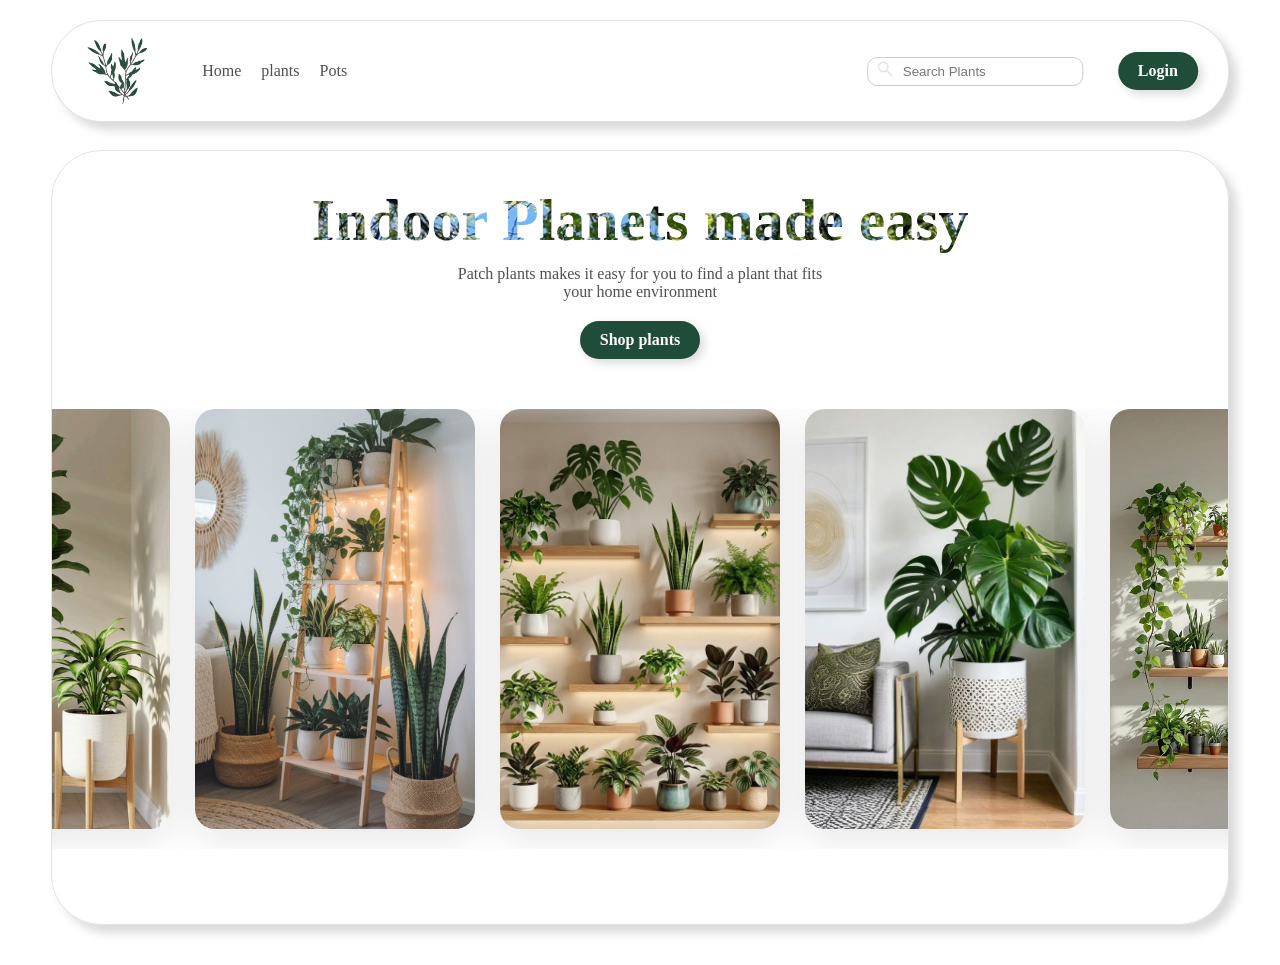
==== index.html @ 7fd41ae6 "Adding & styling img section" ====
<!DOCTYPE html>
<html lang="en">

<head>
    <meta charset="UTF-8">
    <meta name="viewport" content="width=device-width, initial-scale=1.0">
    <meta name="description"
        content="Planet Shop is your go-to destination for beautiful indoor and outdoor plants. Discover a wide collection of decorative plants, gardening essentials, and eco-friendly products to bring life and freshness to your space.">
    <meta name="keywords"
        content="plants, plant shop, indoor plants, outdoor plants, decorative plants, house plants, gardening, plant care, plant store, green plants, buy plants online, plant lovers, eco friendly, succulents, plant pots">
    <title>Greenora</title>
    <link rel="icon" type="Images/png" href="Images/logo2.png">
    <link rel="stylesheet" href="CSS/style.css">
</head>

<body>

    <header class="header" id="Home">
        <nav class="nav-bar">
            <img src="Images/Logo.png" alt="Greenora  Logo " class="logo">
            <div class="links">
                <ul class="links-list">
                    <li><a href="#Home">Home</a></li>
                    <li><a href="#plants">plants</a></li>
                    <li><a href="#pots">Pots</a></li>
                </ul>
            </div>
            <div class="actions">
                <div class="search-box">
                    <label for="search" class="visually-hidden" hidden>Search</label>
                    <input type="search" id="search" placeholder="Search Plants">
                    <span class="icon"><img src="Images/search icon .png" alt="Search icon"></span>
                </div>
                <a href="login.html" class="login-btn">Login</a>
            </div>
        </nav>
    </header>

    <section class="main-section">
        <main class="text">
            <h1 class="h">Indoor Planets made easy</h1>
            <p class="p">Patch plants makes it easy for you to find a plant that fits <br>your home environment</p>
            <a href="#" class="shop-btn">Shop plants</a>
        </main>

        <div class="gallery-container">
            <div class="image-gallery">
                <span style="--i:1;" class="gallery-item"><img src="Images/planet dec.jpg" alt="Plant 1"></span>
                <span style="--i:2;" class="gallery-item"><img src="Images/planet decour.jpg" alt="Plant 2"></span>
                <span style="--i:3;" class="gallery-item"><img src="Images/planet shelf.jpg" alt="Plant 3"></span>
                <span style="--i:4;" class="gallery-item"><img src="Images/plants decouration.jpg" alt="Plant 4"></span>
                <span style="--i:5;" class="gallery-item"><img src="Images/self's planets.jpg" alt="Plant 5"></span>
            </div>
        </div>
        <div class="scroll-dots" id="dots"></div>
        <div class="curve-bottom"></div>
    </section>
</body>

</html>
---- CSS/style.css ----
* {
    margin: 0;
    padding: 0;
    box-sizing: border-box;
}

a {
    text-decoration: none;
}

ul {
    list-style: none;
}

header {
    color: #1e1e1e;
    border: 1px solid #4f4f4f2a;
    position: fixed;
    width: 92%;
    top: 20px;
    left: 50%;
    transform: translateX(-50%);
    padding: 15px 30px;
    border-radius: 50px;
    box-shadow: 8px 8px 10px rgba(105, 103, 103, 0.244);
    z-index: 1000;
    background-color: white;
}

.nav-bar {
    display: flex;
    align-items: center;
    justify-content: flex-start;
    width: 100%;
    gap: 30px;
}

.links .links-list {
    display: flex;
    gap: 20px;
}


.logo {
    width: 70px;
    height: auto;
    margin-right: 20px;
}

.search-box {
    position: relative;
}

.search-box input {
    padding: 6px 10px 6px 35px;
    border-radius: 10px;
    border: 1px solid #ccc;
    margin-right: 20px;
}

.search-box input:focus {
    border: 2px solid #1f4d3a;
    box-shadow: 0 0 6px rgba(31, 77, 58, 0.4);
    outline: none;
}

.search-box .icon {
    position: absolute;
    left: 10px;
    top: 50%;
    transform: translateY(-50%);
}

.search-box .icon img {
    width: 16px;
    opacity: 0.6;
}

.actions {
    margin-left: auto;
    display: flex;
    align-items: center;
    gap: 15px;
}

.login-btn,
.shop-btn {
    display: inline-block;
    color: white;
    background-color: #1f4d3a;
    font-weight: bold;
    border-radius: 20px;
    padding: 10px 20px;
    box-shadow: 4px 4px 10px rgba(105, 103, 103, 0.244);
    transition: 0.3s;
    cursor: pointer;
}

.actions .login-btn:hover,
.shop-btn:hover {
    background-color: #163a2b;
    transform: translateY(-2px);
}

.links .links-list li a {
    color: #4f4f4f;
    transition: 0.3s;
}

.links .links-list li a:hover {
    color: #1f4d3a;
}

.main-section {
    margin: 150px auto 40px;
    padding: 40px;
    display: grid;
    align-items: center;
    width: 92%;
    margin-left: auto;
    margin-right: auto;
    justify-items: center;
    text-align: center;
    color: #1e1e1e;
    border: 1px solid #4f4f4f2a;
    padding: 15px 30px;
    gap: 40px;
    border-radius: 50px;
    box-shadow: 8px 8px 10px rgba(105, 103, 103, 0.244);
    overflow: hidden;
}

.main-section .text {
    margin: 20px;
}

.main-section .text .h {
    margin-bottom: 10px;
}

.main-section .text .p {
    margin-bottom: 20px;
    color: #4f4f4f;
}

.h {
    background-image: url("../Images/d1222c9626abf91eb22498aa2227ac25\ \(1\).jpg");
    background-size: cover;
    background-position: center;
    -webkit-background-clip: text;
    background-clip: text;
    -webkit-text-fill-color: transparent;
    color: transparent;
    font-size: 60px;
    font-weight: bold;
}


.gallery-container {
    position: relative;
    padding: 20px 0 20px;
    overflow: hidden;
    margin-top: -30px;
}

.image-gallery {
    display: flex;
    gap: 25px;
    padding: 0 20px;
    overflow-x: auto;
    scroll-snap-type: x mandatory;
    scrollbar-width: none;
    -ms-overflow-style: none;
    padding-bottom: 20px;
}

.gallery-wrapper::-webkit-scrollbar {
    display: none;
}

.gallery-item {
    flex: 0 0 auto;
    width: 280px;
    height: 420px;
    border-radius: 20px;
    overflow: hidden;
    scroll-snap-align: center;
    position: relative;
    box-shadow: 0 10px 40px rgba(0, 0, 0, 0.1);
    transition: transform 0.4s, box-shadow 0.4s;
    
}

.gallery-item:hover {
    transform: translateY(-10px) scale(1.02);
    box-shadow: 0 20px 50px rgba(0, 0, 0, 0.15);
}

.gallery-item img {
    width: 100%;
    height: 100%;
    object-fit: cover;
    transition: transform 0.6s;
}

.gallery-item:hover img {
    transform: scale(1.1);
}

.curve-top,
.curve-bottom {
    position: absolute;
    left: 0;
    right: 0;
    height: auto;
    pointer-events: none;
}

.curve-top {
    top: 0;
    background: linear-gradient(to bottom, #fff, transparent);
}

.curve-bottom {
    bottom: 0;
    background: linear-gradient(to top, #fff, transparent);
}
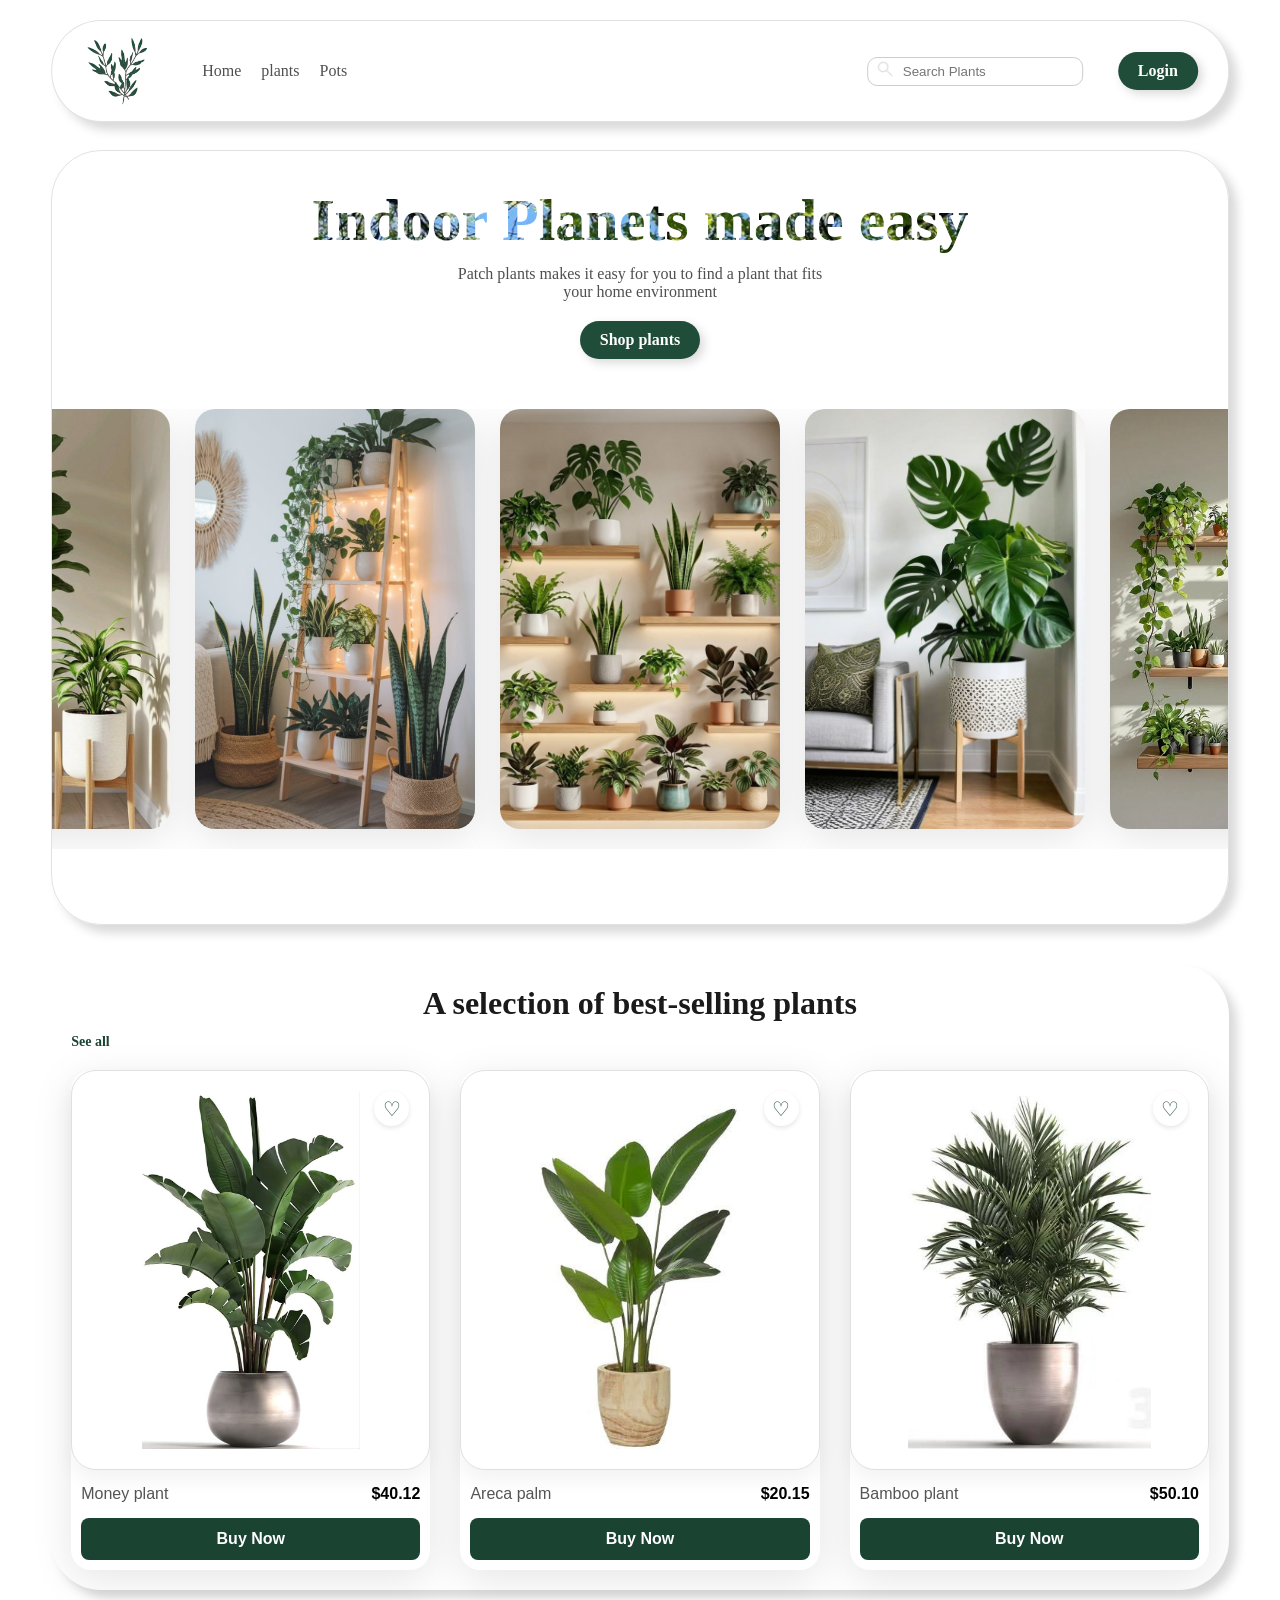
==== commit 33ee334b: "BASMALA's part" ====
--- a/index.html
+++ b/index.html
@@ -11,11 +11,14 @@
     <title>Greenora</title>
     <link rel="icon" type="Images/png" href="Images/logo2.png">
     <link rel="stylesheet" href="CSS/style.css">
+    
+
 </head>
 
 <body>
 
-    <header class="header" id="Home">
+    <header class="header" >
+        
         <nav class="nav-bar">
             <img src="Images/Logo.png" alt="Greenora  Logo " class="logo">
             <div class="links">
@@ -36,7 +39,7 @@
         </nav>
     </header>
 
-    <section class="main-section">
+    <section class="main-section"id="Home">
         <main class="text">
             <h1 class="h">Indoor Planets made easy</h1>
             <p class="p">Patch plants makes it easy for you to find a plant that fits <br>your home environment</p>
@@ -55,6 +58,61 @@
         <div class="scroll-dots" id="dots"></div>
         <div class="curve-bottom"></div>
     </section>
+    <!-- Basmala page -->
+     <div class="container"id="plants">
+    <h2 class="section-title" >A selection of best-selling plants</h2>
+    
+    <a href="all-plants.html" target="_self" class="see-all">See all</a>
+
+    <div class="swiper mySwiper">
+        <div class="swiper-wrapper">
+            
+            <div class="swiper-slide">
+                <div class="product-card">
+                    <div class="image-box">
+                        <img src="Images/download (6).jpg" alt="plant">
+                        <a href="#" class="heart-icon">♡</a>
+                    </div>
+                    <div class="info">
+                        <span>Money plant</span>
+                        <span class="price">$40.12</span>
+                    </div>
+                    <a href="#" class="buy-now">Buy Now</a>
+                </div>
+            </div>
+
+            <div class="swiper-slide">
+                <div class="product-card">
+                    <div class="image-box">
+                        <img src="Images/download (10).jpg" alt="plant">
+                        <a href="#" class="heart-icon">♡</a>
+                    </div>
+                    <div class="info">
+                        <span>Areca palm</span>
+                        <span class="price">$20.15</span>
+                    </div>
+                    <a href="#" class="buy-now">Buy Now</a>
+                </div>
+            </div>
+
+            <div class="swiper-slide">
+                <div class="product-card">
+                    <div class="image-box">
+                        <img src="Images/download (7).jpg" alt="plant">
+                        <a href="#" class="heart-icon">♡</a>
+                    </div>
+                    <div class="info">
+                        <span>Bamboo plant</span>
+                        <span class="price">$50.10</span>
+                    </div>
+                    <a href="#" class="buy-now">Buy Now</a>
+                </div>
+            </div>
+        </div>
+    </div>
+</div>
+
+
+
 </body>
-
-</html>+</html>
--- a/CSS/style.css
+++ b/CSS/style.css
@@ -224,4 +224,153 @@
 .curve-bottom {
     bottom: 0;
     background: linear-gradient(to top, #fff, transparent);
-}+}
+/* badmala page */
+ 
+
+    .container {
+       
+        margin: 40px auto; 
+        padding: 20px;
+        width: 92%;
+        border-radius: 50px;
+        box-shadow: 8px 8px 10px rgba(105, 103, 103, 0.244);
+
+
+     }
+
+    .section-title {
+        text-align: center;
+        font-size: 32px;
+        margin-bottom: 10px;
+        color: #1a1a1a;
+    }
+
+    .see-all {
+        text-decoration: none; 
+        color: #1b4332;
+        font-size: 14px;
+        font-weight: bold;
+        display: inline-block;
+        margin-bottom: 20px;
+        transition: 0.3s ease;
+    }
+
+    .see-all:hover {
+        transform: translateX(10px); 
+        color: #2d5a44;
+    }
+
+    
+    .swiper-wrapper {
+        display: grid;
+        grid-template-columns: repeat(3, 1fr); 
+        grid-gap: 30px; 
+        width: 100%;
+        box-sizing: border-box;
+    }
+
+    .swiper-slide {
+        display: block; 
+        width: 100% !important; 
+        margin: 0 !important; 
+    }
+
+    .product-card {
+        display: flex;
+        flex-direction: column;
+        height: 100%;
+        background-color:white;
+        border-radius: 20px;
+        box-shadow: 0px 10px 40px rgba(0, 0, 0, 0.1);
+
+    }
+
+    .image-box {
+        position: relative;
+        width: 100%;
+        height: 400px; 
+        background-color: #fff; 
+        border: 1px solid #e0e0e0; 
+        border-radius: 25px; 
+        box-shadow: 0 10px 20px rgba(0,0,0,0.05); 
+        overflow: hidden;
+        transition: transform 0.3s ease;
+        flex-shrink: 0; 
+    }
+
+    .image-box:hover {
+        transform: translateY(-5px); 
+    }
+
+    .image-box img {
+        width: 100%;
+        height: 100%;
+        object-fit: contain; 
+        padding: 20px; 
+    }
+
+    .heart-icon {
+        position: absolute;
+        top: 20px;
+        right: 20px;
+        background: white;
+        border-radius: 50%;
+        width: 35px;
+        height: 35px;
+        display: flex;
+        align-items: center;
+        justify-content: center;
+        box-shadow: 0 2px 5px rgba(0,0,0,0.1);
+        color: #1b4332;
+        text-decoration: none;
+        font-size: 20px;
+        z-index: 10;
+    }
+
+    .info {
+        display: flex;
+        justify-content: space-between;
+        padding: 15px 10px;
+        font-size: 16px;
+        color: #555;
+        font-family: Arial, sans-serif;
+    }
+
+    .price {
+        font-weight: bold;
+        color: #000;
+    }
+
+    .buy-now {
+        background-color: #1b4332;
+        color: white;
+        text-align: center;
+        padding: 12px;
+        text-decoration: none;
+        border-radius: 8px; 
+        font-family: Arial, sans-serif;
+        font-weight: bold;
+        transition: 0.3s;
+        margin: 0 10px 10px 10px; 
+        display: block; 
+    }
+
+    .buy-now:hover {
+        background-color: #2d5a44;
+    }
+
+    
+    @media (max-width: 768px) {
+        .swiper-wrapper {
+            grid-template-columns: repeat(2, 1fr);
+            grid-gap: 15px; 
+        }
+        .image-box {
+            height: 250px; 
+        }
+    }
+
+
+
+
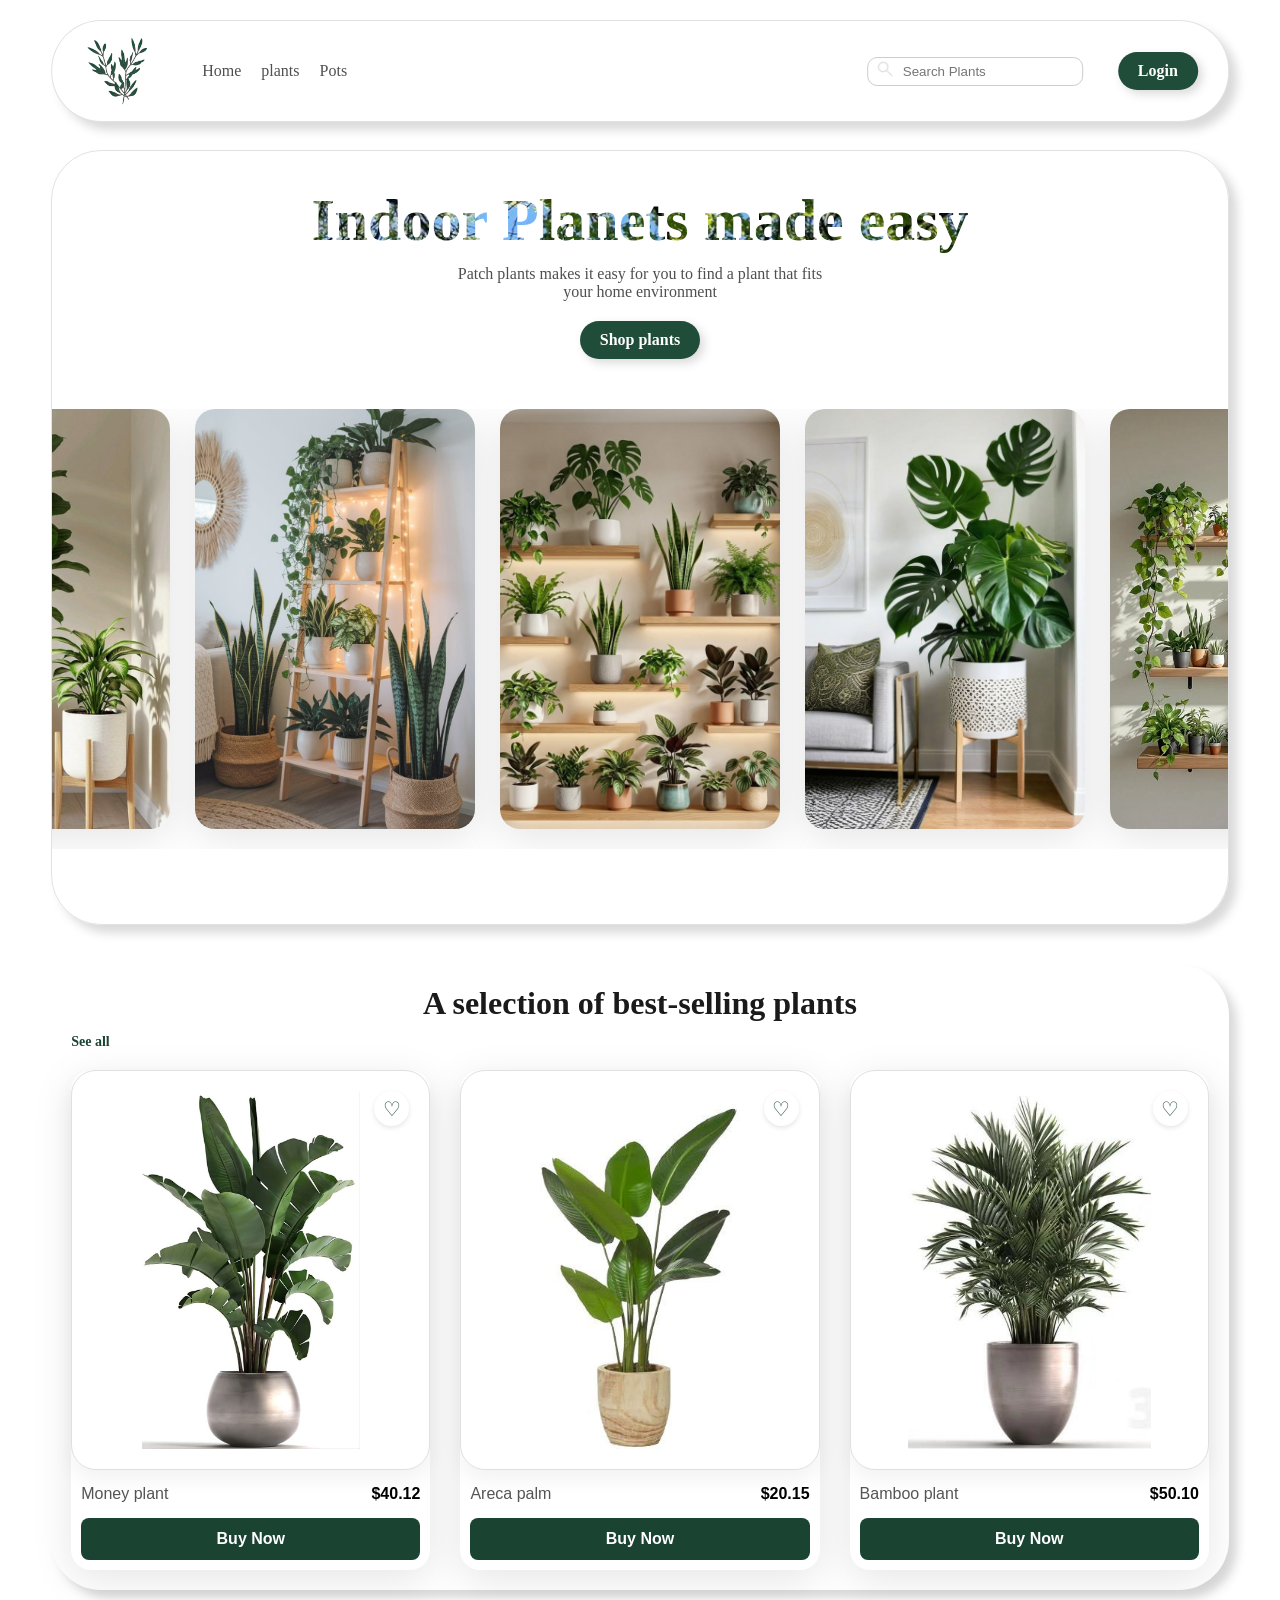
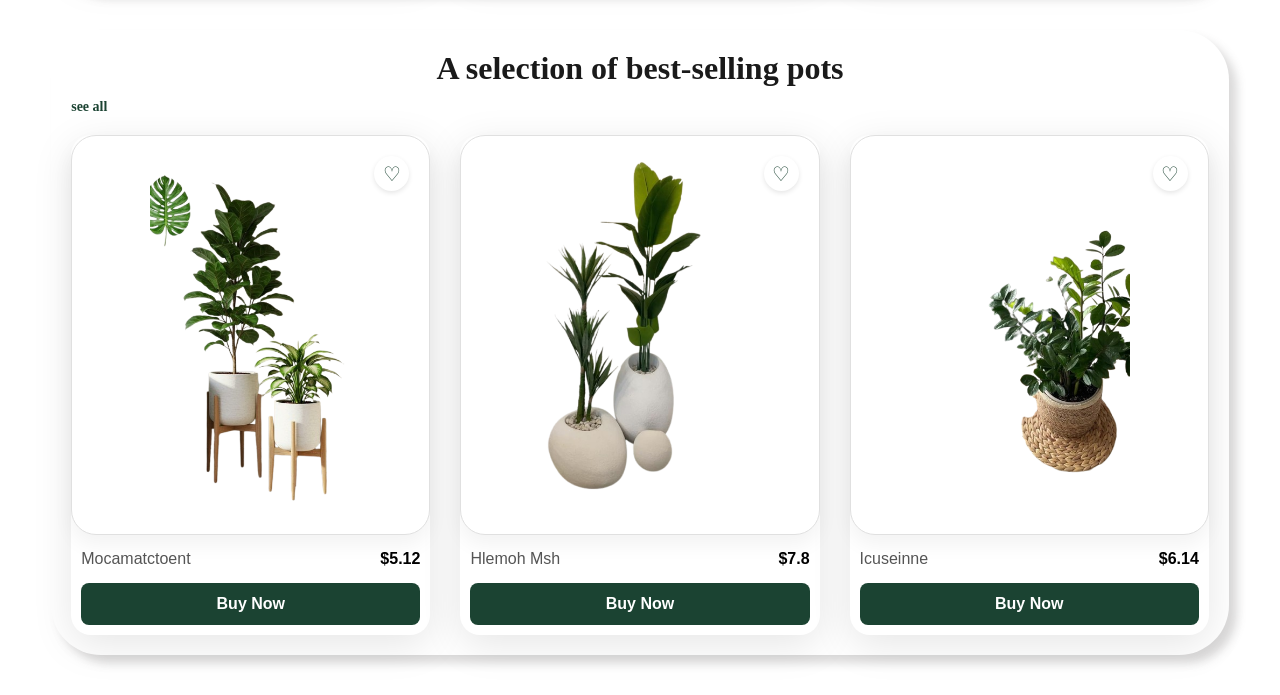
==== commit 0be148f9: "add yassin sections" ====
--- a/index.html
+++ b/index.html
@@ -11,14 +11,14 @@
     <title>Greenora</title>
     <link rel="icon" type="Images/png" href="Images/logo2.png">
     <link rel="stylesheet" href="CSS/style.css">
-    
+
 
 </head>
 
 <body>
 
-    <header class="header" >
-        
+    <header class="header">
+
         <nav class="nav-bar">
             <img src="Images/Logo.png" alt="Greenora  Logo " class="logo">
             <div class="links">
@@ -39,7 +39,7 @@
         </nav>
     </header>
 
-    <section class="main-section"id="Home">
+    <section class="main-section" id="Home">
         <main class="text">
             <h1 class="h">Indoor Planets made easy</h1>
             <p class="p">Patch plants makes it easy for you to find a plant that fits <br>your home environment</p>
@@ -58,61 +58,118 @@
         <div class="scroll-dots" id="dots"></div>
         <div class="curve-bottom"></div>
     </section>
-    <!-- Basmala page -->
-     <div class="container"id="plants">
-    <h2 class="section-title" >A selection of best-selling plants</h2>
-    
-    <a href="all-plants.html" target="_self" class="see-all">See all</a>
 
-    <div class="swiper mySwiper">
-        <div class="swiper-wrapper">
-            
-            <div class="swiper-slide">
-                <div class="product-card">
-                    <div class="image-box">
-                        <img src="Images/download (6).jpg" alt="plant">
-                        <a href="#" class="heart-icon">♡</a>
+
+    <!--! Basmala Section -->
+    <div class="container" id="plants">
+        <h2 class="section-title">A selection of best-selling plants</h2>
+
+        <a href="all-plants.html" target="_self" class="see-all">See all</a>
+
+        <div class="swiper mySwiper">
+            <div class="swiper-wrapper">
+
+                <div class="swiper-slide">
+                    <div class="product-card">
+                        <div class="image-box">
+                            <img src="Images/download (6).jpg" alt="plant">
+                            <a href="#" class="heart-icon">♡</a>
+                        </div>
+                        <div class="info">
+                            <span>Money plant</span>
+                            <span class="price">$40.12</span>
+                        </div>
+                        <a href="#" class="buy-now">Buy Now</a>
                     </div>
-                    <div class="info">
-                        <span>Money plant</span>
-                        <span class="price">$40.12</span>
+                </div>
+
+                <div class="swiper-slide">
+                    <div class="product-card">
+                        <div class="image-box">
+                            <img src="Images/download (10).jpg" alt="plant">
+                            <a href="#" class="heart-icon">♡</a>
+                        </div>
+                        <div class="info">
+                            <span>Areca palm</span>
+                            <span class="price">$20.15</span>
+                        </div>
+                        <a href="#" class="buy-now">Buy Now</a>
                     </div>
-                    <a href="#" class="buy-now">Buy Now</a>
                 </div>
-            </div>
 
-            <div class="swiper-slide">
-                <div class="product-card">
-                    <div class="image-box">
-                        <img src="Images/download (10).jpg" alt="plant">
-                        <a href="#" class="heart-icon">♡</a>
+                <div class="swiper-slide">
+                    <div class="product-card">
+                        <div class="image-box">
+                            <img src="Images/download (7).jpg" alt="plant">
+                            <a href="#" class="heart-icon">♡</a>
+                        </div>
+                        <div class="info">
+                            <span>Bamboo plant</span>
+                            <span class="price">$50.10</span>
+                        </div>
+                        <a href="#" class="buy-now">Buy Now</a>
                     </div>
-                    <div class="info">
-                        <span>Areca palm</span>
-                        <span class="price">$20.15</span>
-                    </div>
-                    <a href="#" class="buy-now">Buy Now</a>
-                </div>
-            </div>
-
-            <div class="swiper-slide">
-                <div class="product-card">
-                    <div class="image-box">
-                        <img src="Images/download (7).jpg" alt="plant">
-                        <a href="#" class="heart-icon">♡</a>
-                    </div>
-                    <div class="info">
-                        <span>Bamboo plant</span>
-                        <span class="price">$50.10</span>
-                    </div>
-                    <a href="#" class="buy-now">Buy Now</a>
                 </div>
             </div>
         </div>
     </div>
-</div>
 
+    <!-- ! Yassin Section -->
+    <div class="container" id="pots">
+
+        <h2 class="section-title">A selection of best-selling pots</h2>
+        <a href="all-pots.html" class="see-all">see all</a>
+
+        <div class="swiper mySwiper">
+            <div class="swiper-wrapper">
+
+                <div class="swiper-slide">
+                    <div class="product-card">
+                        <div class="image-box">
+                            <img src="Images/qw_jpg.png">
+                            <a href="#" class="heart-icon">♡</a>
+                        </div>
+                        <div class="info">
+                            <span>Mocamatctoent</span>
+                            <span class="price">$5.12</span>
+                        </div>
+                        <a href="#" class="buy-now">Buy Now</a>
+                    </div>
+                </div>
+
+                <div class="swiper-slide">
+                    <div class="product-card">
+                        <div class="image-box">
+                            <img src="Images/qq_jpg.png">
+                            <a href="#" class="heart-icon">♡</a>
+                        </div>
+                        <div class="info">
+                            <span>Hlemoh Msh</span>
+                            <span class="price">$7.8</span>
+                        </div>
+                        <a href="#" class="buy-now">Buy Now</a>
+                    </div>
+                </div>
+
+                <div class="swiper-slide">
+                    <div class="product-card">
+                        <div class="image-box">
+                            <img src="Images/qee_jpg.png">
+                            <a href="#" class="heart-icon">♡</a>
+                        </div>
+                        <div class="info">
+                            <span>Icuseinne</span>
+                            <span class="price">$6.14</span>
+                        </div>
+                        <a href="#" class="buy-now">Buy Now</a>
+                    </div>
+                </div>
+
+
+            </div>
+        </div>
 
 
 </body>
-</html>
+
+</html>
--- a/CSS/style.css
+++ b/CSS/style.css
@@ -188,7 +188,7 @@
     position: relative;
     box-shadow: 0 10px 40px rgba(0, 0, 0, 0.1);
     transition: transform 0.4s, box-shadow 0.4s;
-    
+
 }
 
 .gallery-item:hover {
@@ -225,152 +225,152 @@
     bottom: 0;
     background: linear-gradient(to top, #fff, transparent);
 }
-/* badmala page */
- 
-
-    .container {
-       
-        margin: 40px auto; 
-        padding: 20px;
-        width: 92%;
-        border-radius: 50px;
-        box-shadow: 8px 8px 10px rgba(105, 103, 103, 0.244);
-
-
-     }
-
-    .section-title {
-        text-align: center;
-        font-size: 32px;
-        margin-bottom: 10px;
-        color: #1a1a1a;
+
+
+/* ! Basmala & Yassin Section */
+
+.container {
+
+    margin: 40px auto;
+    padding: 20px;
+    width: 92%;
+    border-radius: 50px;
+    box-shadow: 8px 8px 10px rgba(105, 103, 103, 0.244);
+
+
+}
+
+.section-title {
+    text-align: center;
+    font-size: 32px;
+    margin-bottom: 10px;
+    color: #1a1a1a;
+}
+
+.see-all {
+    text-decoration: none;
+    color: #1b4332;
+    font-size: 14px;
+    font-weight: bold;
+    display: inline-block;
+    margin-bottom: 20px;
+    transition: 0.3s ease;
+}
+
+.see-all:hover {
+    transform: translateX(10px);
+    color: #2d5a44;
+}
+
+
+.swiper-wrapper {
+    display: grid;
+    grid-template-columns: repeat(3, 1fr);
+    grid-gap: 30px;
+    width: 100%;
+    box-sizing: border-box;
+}
+
+.swiper-slide {
+    display: block;
+    width: 100% !important;
+    margin: 0 !important;
+}
+
+.product-card {
+    display: flex;
+    flex-direction: column;
+    height: 100%;
+    background-color: white;
+    border-radius: 20px;
+    box-shadow: 0px 10px 40px rgba(0, 0, 0, 0.1);
+
+}
+
+.image-box {
+    position: relative;
+    width: 100%;
+    height: 400px;
+    background-color: #fff;
+    border: 1px solid #e0e0e0;
+    border-radius: 25px;
+    box-shadow: 0 10px 20px rgba(0, 0, 0, 0.05);
+    overflow: hidden;
+    transition: transform 0.3s ease;
+    flex-shrink: 0;
+}
+
+.image-box:hover {
+    transform: translateY(-5px);
+}
+
+.image-box img {
+    width: 100%;
+    height: 100%;
+    object-fit: contain;
+    padding: 20px;
+}
+
+.heart-icon {
+    position: absolute;
+    top: 20px;
+    right: 20px;
+    background: white;
+    border-radius: 50%;
+    width: 35px;
+    height: 35px;
+    display: flex;
+    align-items: center;
+    justify-content: center;
+    box-shadow: 0 2px 5px rgba(0, 0, 0, 0.1);
+    color: #1b4332;
+    text-decoration: none;
+    font-size: 20px;
+    z-index: 10;
+}
+
+.info {
+    display: flex;
+    justify-content: space-between;
+    padding: 15px 10px;
+    font-size: 16px;
+    color: #555;
+    font-family: Arial, sans-serif;
+}
+
+.price {
+    font-weight: bold;
+    color: #000;
+}
+
+.buy-now {
+    background-color: #1b4332;
+    color: white;
+    text-align: center;
+    padding: 12px;
+    text-decoration: none;
+    border-radius: 8px;
+    font-family: Arial, sans-serif;
+    font-weight: bold;
+    transition: 0.3s;
+    margin: 0 10px 10px 10px;
+    display: block;
+}
+
+.buy-now:hover {
+    background-color: #2d5a44;
+}
+
+
+@media (max-width: 768px) {
+    .swiper-wrapper {
+        grid-template-columns: repeat(2, 1fr);
+        grid-gap: 15px;
     }
 
-    .see-all {
-        text-decoration: none; 
-        color: #1b4332;
-        font-size: 14px;
-        font-weight: bold;
-        display: inline-block;
-        margin-bottom: 20px;
-        transition: 0.3s ease;
+    .image-box {
+        height: 250px;
     }
-
-    .see-all:hover {
-        transform: translateX(10px); 
-        color: #2d5a44;
-    }
-
-    
-    .swiper-wrapper {
-        display: grid;
-        grid-template-columns: repeat(3, 1fr); 
-        grid-gap: 30px; 
-        width: 100%;
-        box-sizing: border-box;
-    }
-
-    .swiper-slide {
-        display: block; 
-        width: 100% !important; 
-        margin: 0 !important; 
-    }
-
-    .product-card {
-        display: flex;
-        flex-direction: column;
-        height: 100%;
-        background-color:white;
-        border-radius: 20px;
-        box-shadow: 0px 10px 40px rgba(0, 0, 0, 0.1);
-
-    }
-
-    .image-box {
-        position: relative;
-        width: 100%;
-        height: 400px; 
-        background-color: #fff; 
-        border: 1px solid #e0e0e0; 
-        border-radius: 25px; 
-        box-shadow: 0 10px 20px rgba(0,0,0,0.05); 
-        overflow: hidden;
-        transition: transform 0.3s ease;
-        flex-shrink: 0; 
-    }
-
-    .image-box:hover {
-        transform: translateY(-5px); 
-    }
-
-    .image-box img {
-        width: 100%;
-        height: 100%;
-        object-fit: contain; 
-        padding: 20px; 
-    }
-
-    .heart-icon {
-        position: absolute;
-        top: 20px;
-        right: 20px;
-        background: white;
-        border-radius: 50%;
-        width: 35px;
-        height: 35px;
-        display: flex;
-        align-items: center;
-        justify-content: center;
-        box-shadow: 0 2px 5px rgba(0,0,0,0.1);
-        color: #1b4332;
-        text-decoration: none;
-        font-size: 20px;
-        z-index: 10;
-    }
-
-    .info {
-        display: flex;
-        justify-content: space-between;
-        padding: 15px 10px;
-        font-size: 16px;
-        color: #555;
-        font-family: Arial, sans-serif;
-    }
-
-    .price {
-        font-weight: bold;
-        color: #000;
-    }
-
-    .buy-now {
-        background-color: #1b4332;
-        color: white;
-        text-align: center;
-        padding: 12px;
-        text-decoration: none;
-        border-radius: 8px; 
-        font-family: Arial, sans-serif;
-        font-weight: bold;
-        transition: 0.3s;
-        margin: 0 10px 10px 10px; 
-        display: block; 
-    }
-
-    .buy-now:hover {
-        background-color: #2d5a44;
-    }
-
-    
-    @media (max-width: 768px) {
-        .swiper-wrapper {
-            grid-template-columns: repeat(2, 1fr);
-            grid-gap: 15px; 
-        }
-        .image-box {
-            height: 250px; 
-        }
-    }
-
-
-
-
+}
+
+/* ! Yassin Section */
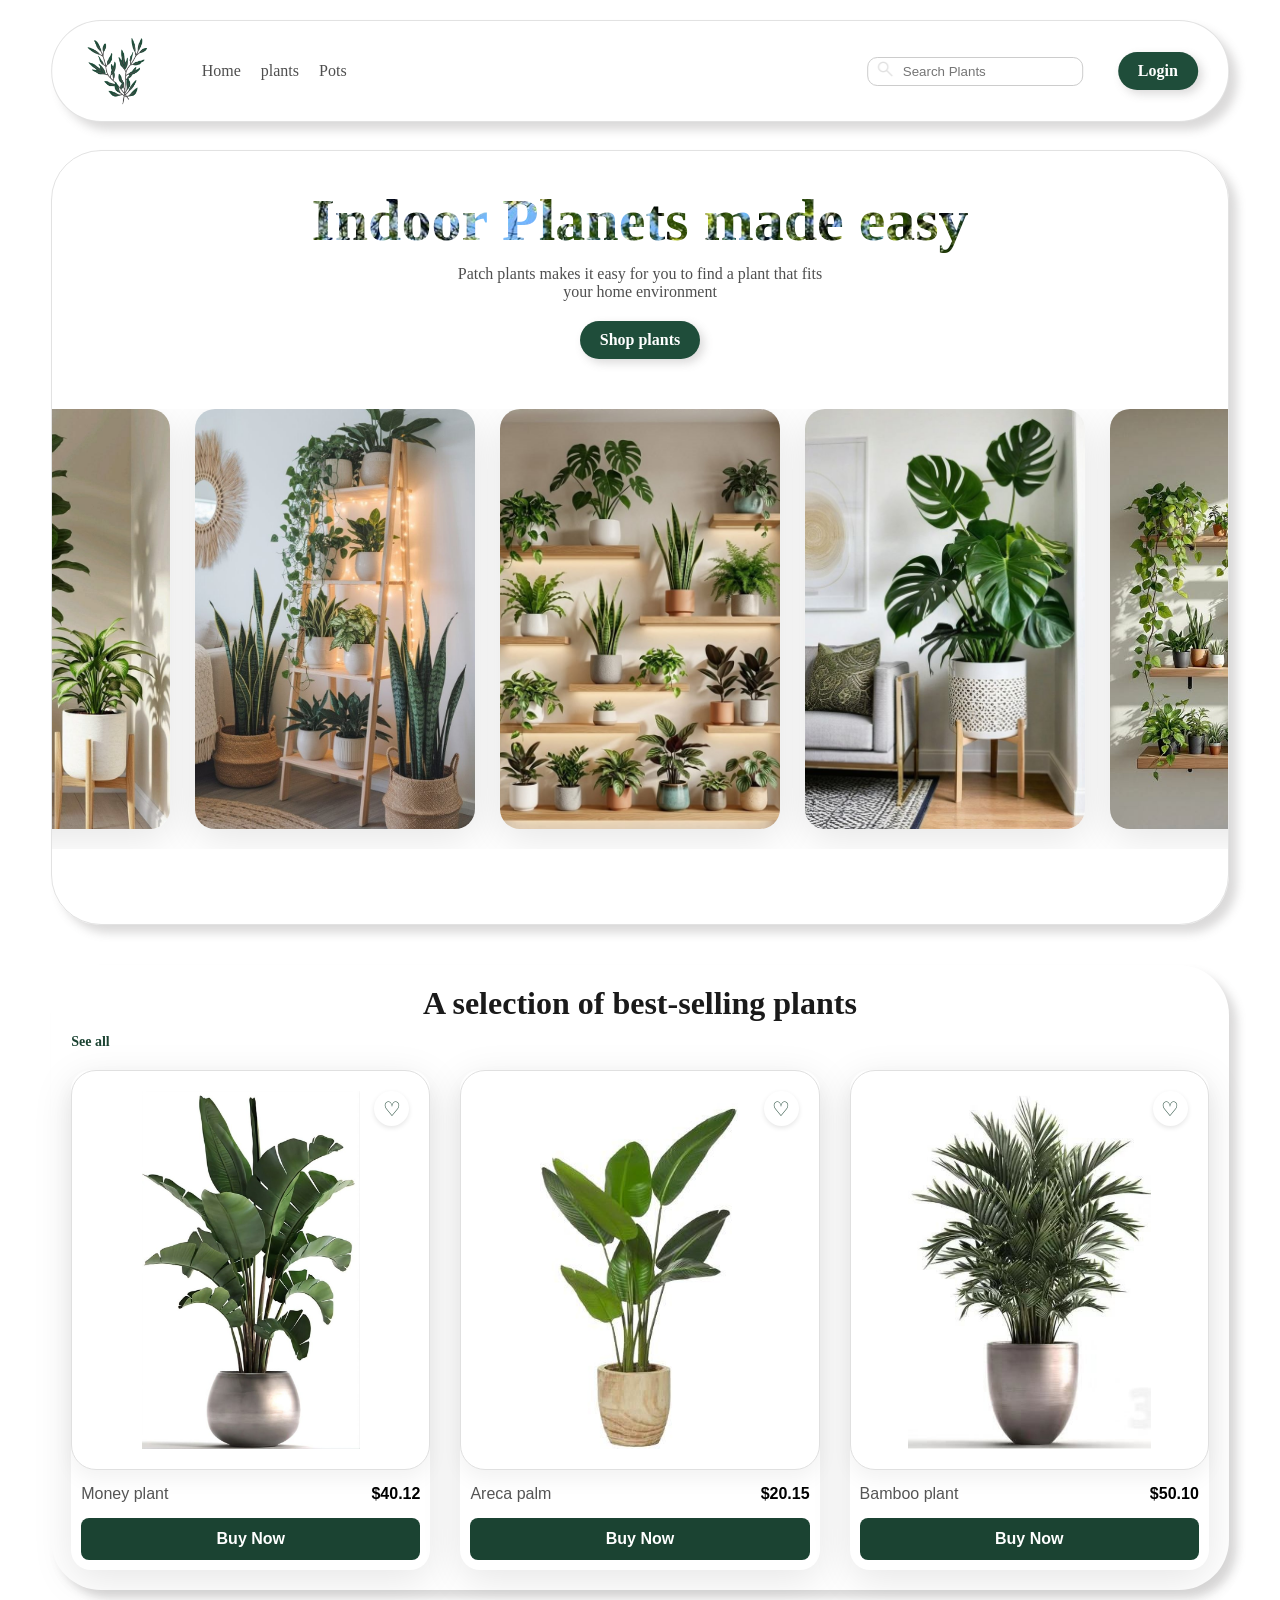
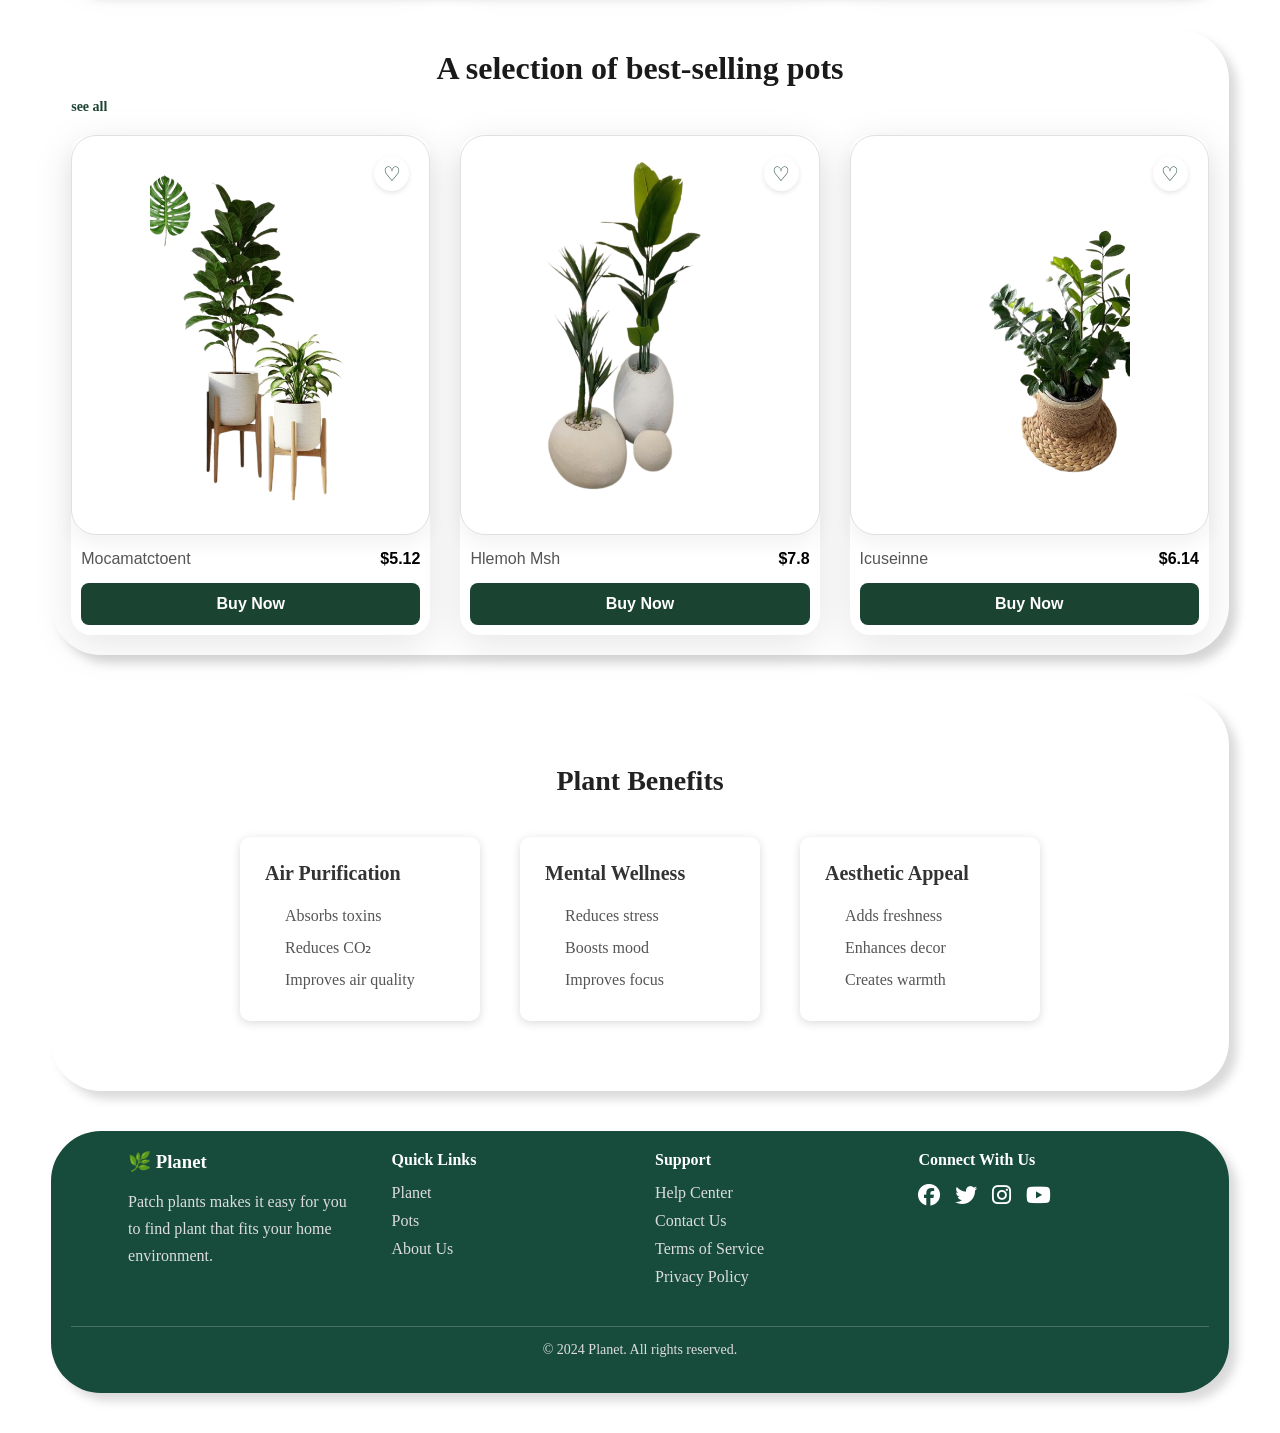
==== commit 44f3b310: "Adding Mohammed section" ====
--- a/index.html
+++ b/index.html
@@ -11,6 +11,8 @@
     <title>Greenora</title>
     <link rel="icon" type="Images/png" href="Images/logo2.png">
     <link rel="stylesheet" href="CSS/style.css">
+    <link rel="stylesheet" href="https://cdnjs.cloudflare.com/ajax/libs/font-awesome/6.5.1/css/all.min.css" />
+
 
 
 </head>
@@ -169,6 +171,95 @@
             </div>
         </div>
 
+    </div>
+
+    <!-- ! Mohammed Section -->
+    <!-- Benefits Section -->
+    <section class="benefits-section">
+
+
+
+        <h2>Plant Benefits</h2>
+
+        <div class="cards">
+
+            <div class="card">
+                <h3>Air Purification</h3>
+                <ul>
+                    <li>Absorbs toxins</li>
+                    <li>Reduces CO₂</li>
+                    <li>Improves air quality</li>
+                </ul>
+            </div>
+
+            <div class="card">
+                <h3>Mental Wellness</h3>
+                <ul>
+                    <li>Reduces stress</li>
+                    <li>Boosts mood</li>
+                    <li>Improves focus</li>
+                </ul>
+            </div>
+
+            <div class="card">
+                <h3>Aesthetic Appeal</h3>
+                <ul>
+                    <li>Adds freshness</li>
+                    <li>Enhances decor</li>
+                    <li>Creates warmth</li>
+                </ul>
+            </div>
+
+        </div>
+    </section>
+
+    <!-- Footer -->
+    <footer>
+
+        <div class="footer-container">
+
+            <div class="footer-logo">
+                <h3>🌿 Planet</h3>
+                <p>
+                    Patch plants makes it easy for you to
+                    find plant that fits your home environment.
+                </p>
+            </div>
+
+            <div class="footer-links">
+                <h4>Quick Links</h4>
+                <a href="#plants">Planet</a>
+                <a href="#pots">Pots</a>
+                <a href="#">About Us</a>
+            </div>
+
+            <div class="footer-support">
+                <h4>Support</h4>
+                <a href="#">Help Center</a>
+                <a href="#">Contact Us</a>
+                <a href="#">Terms of Service</a>
+                <a href="#">Privacy Policy</a>
+            </div>
+
+            <div class="footer-social">
+                <h4>Connect With Us</h4>
+
+                <div class="social-icons">
+                    <i class="fa-brands fa-facebook"></i>
+                    <i class="fa-brands fa-twitter"></i>
+                    <i class="fa-brands fa-instagram"></i>
+                    <i class="fa-brands fa-youtube"></i>
+                </div>
+            </div>
+
+        </div>
+
+        <div class="copyright">
+            © 2024 Planet. All rights reserved.
+        </div>
+
+    </footer>
+
 
 </body>
 
--- a/CSS/style.css
+++ b/CSS/style.css
@@ -373,4 +373,117 @@
     }
 }
 
-/* ! Yassin Section */+/* ! Mohammed Section */
+
+/* Section */
+.benefits-section {
+
+    margin: 40px auto;
+    padding: 20px;
+    width: 92%;
+    border-radius: 50px;
+    box-shadow: 8px 8px 10px rgba(105, 103, 103, 0.244);
+    padding: 70px 40px;
+    text-align: center;
+}
+
+.benefits-section h2 {
+    margin-bottom: 40px;
+    font-size: 28px;
+    color: #222;
+}
+
+.cards {
+    display: flex;
+    justify-content: center;
+    gap: 40px;
+    flex-wrap: wrap;
+}
+
+.card {
+    background: white;
+    width: 240px;
+    padding: 25px;
+    border-radius: 10px;
+    box-shadow: 0 2px 8px rgba(105, 103, 103, 0.244);
+    text-align: left;
+}
+
+.card h3 {
+    margin-bottom: 15px;
+    color: #333;
+    font-size: 20px;
+}
+
+.card ul {
+    padding-left: 20px;
+    line-height: 2;
+    color: #555;
+}
+
+/* Footer */
+footer {
+    background: #174c3c;
+    color: white;
+    padding-top: 40px;
+    margin: 40px auto;
+    padding: 20px;
+    width: 92%;
+    border-radius: 50px;
+    box-shadow: 8px 8px 10px rgba(105, 103, 103, 0.244);
+
+}
+
+.footer-container {
+
+    width: 90%;
+    margin: auto;
+    display: grid;
+    grid-template-columns: repeat(auto-fit, minmax(220px, 1fr));
+    gap: 30px;
+    padding-bottom: 30px;
+
+}
+
+.footer-logo h3 {
+    margin-bottom: 15px;
+}
+
+.footer-logo p {
+    line-height: 1.7;
+    color: #ddd;
+}
+
+.footer-links h4,
+.footer-support h4,
+.footer-social h4 {
+    margin-bottom: 15px;
+}
+
+.footer-links a,
+.footer-support a {
+    display: block;
+    color: #ddd;
+    text-decoration: none;
+    margin-bottom: 10px;
+    transition: 0.3s;
+}
+
+.footer-links a:hover,
+.footer-support a:hover {
+    color: white;
+}
+
+.social-icons {
+    display: flex;
+    gap: 15px;
+    font-size: 22px;
+}
+
+.copyright {
+    border-top: 1px solid rgba(255, 255, 255, 0.2);
+    text-align: center;
+    padding: 15px;
+    color: #ddd;
+    font-size: 14px;
+}
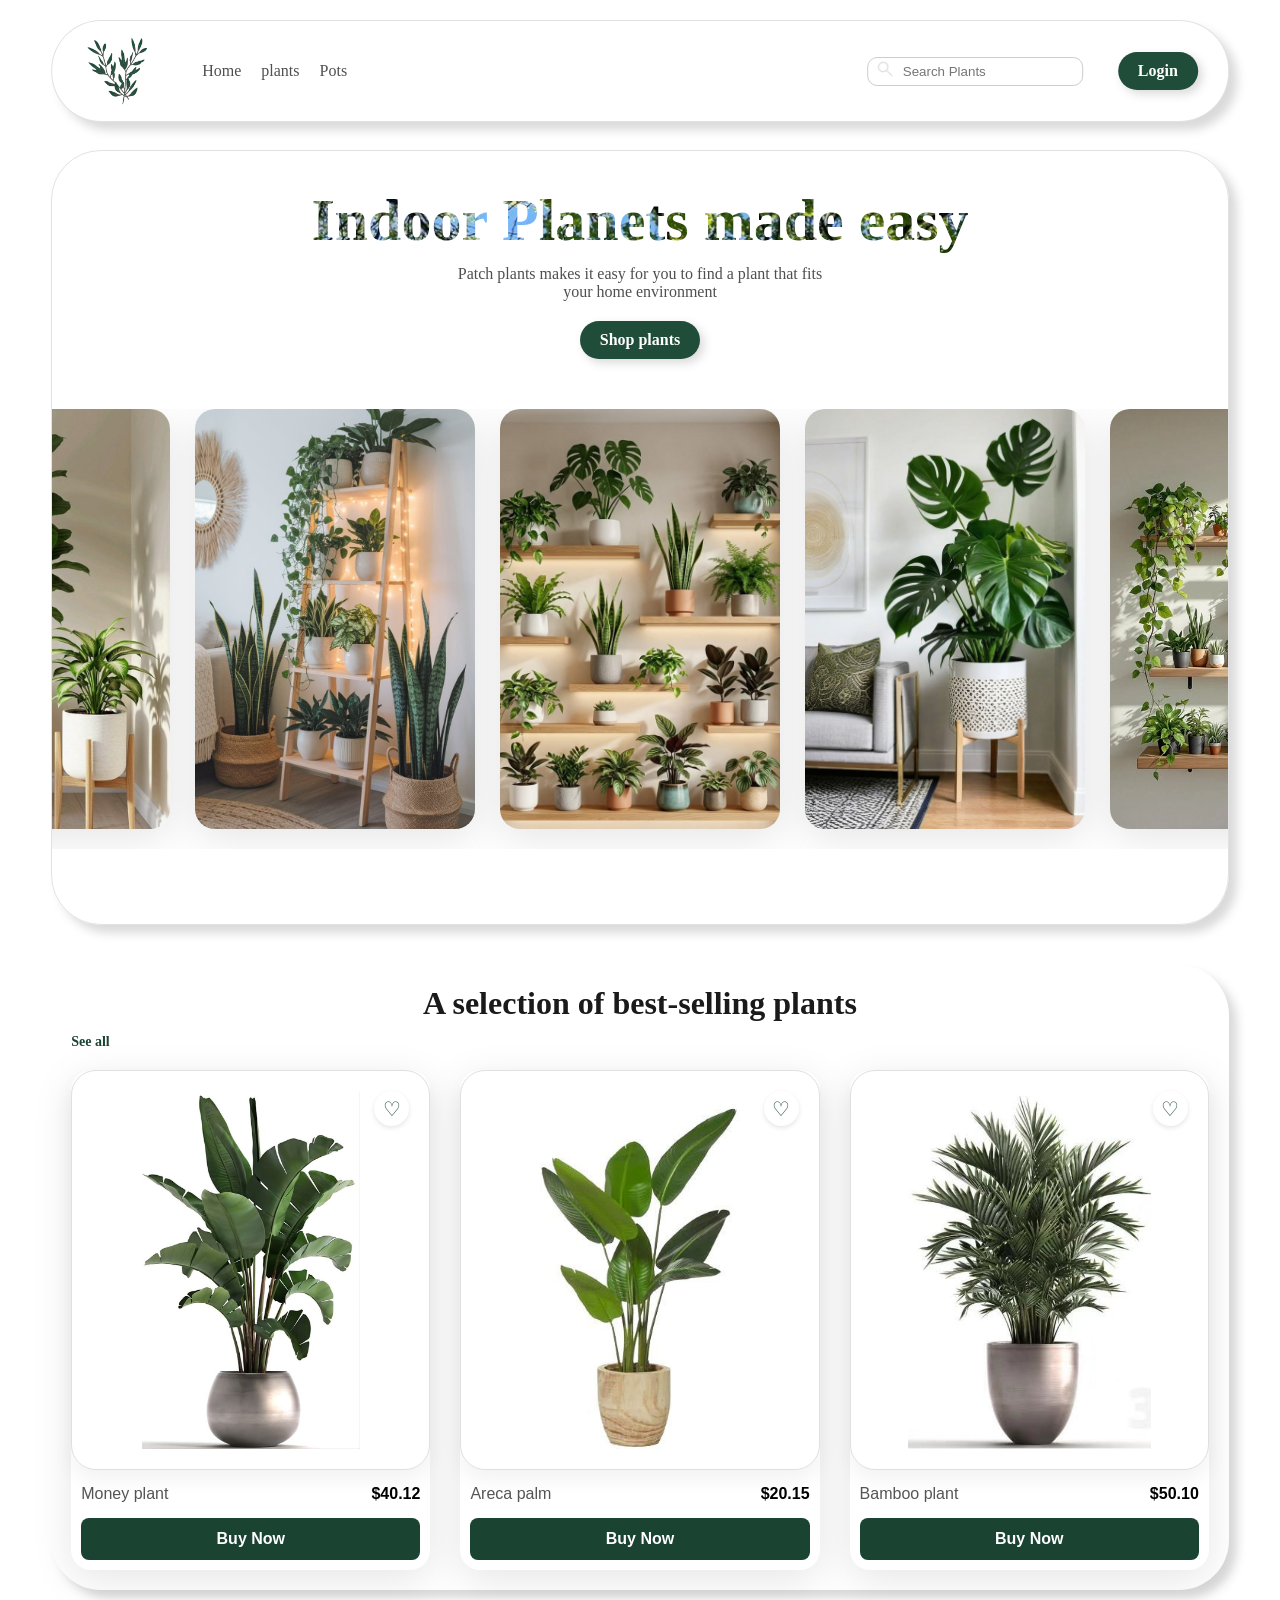
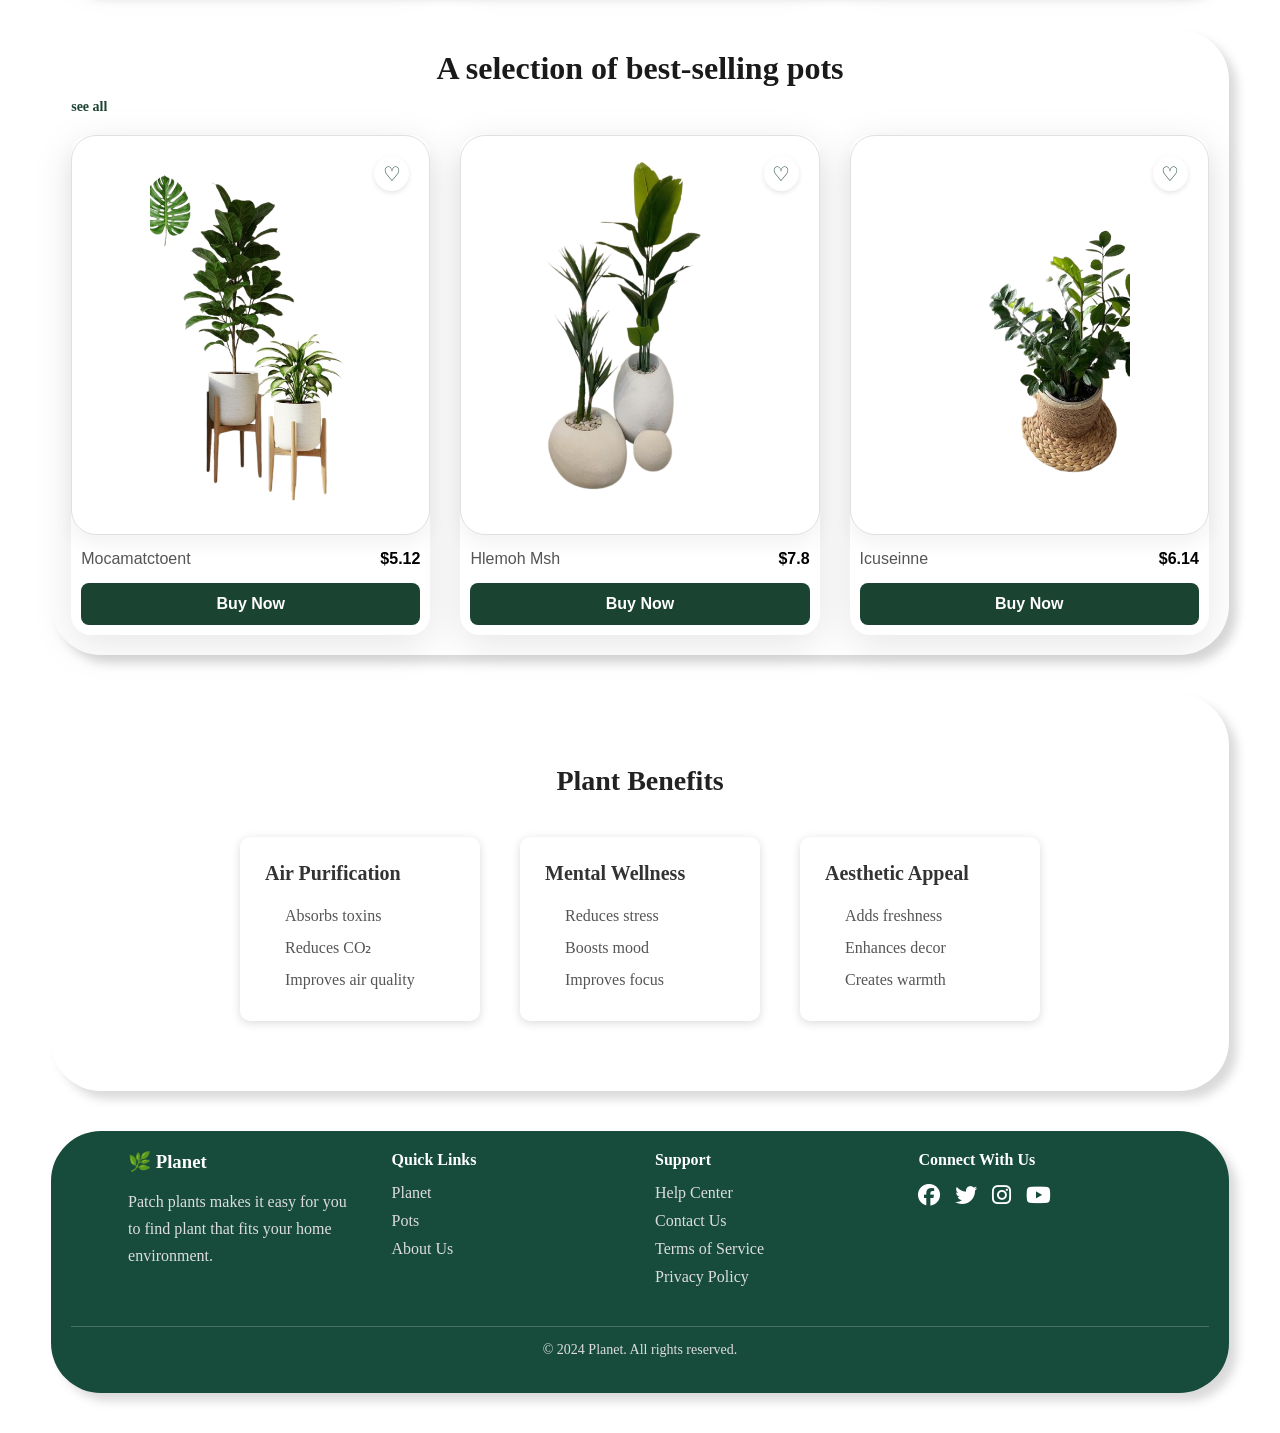
==== commit a7a52ce0: "Adding Login Part" ====
--- a/index.html
+++ b/index.html
@@ -36,7 +36,7 @@
                     <input type="search" id="search" placeholder="Search Plants">
                     <span class="icon"><img src="Images/search icon .png" alt="Search icon"></span>
                 </div>
-                <a href="login.html" class="login-btn">Login</a>
+                <a href="Login.html" class="login-btn">Login</a>
             </div>
         </nav>
     </header>
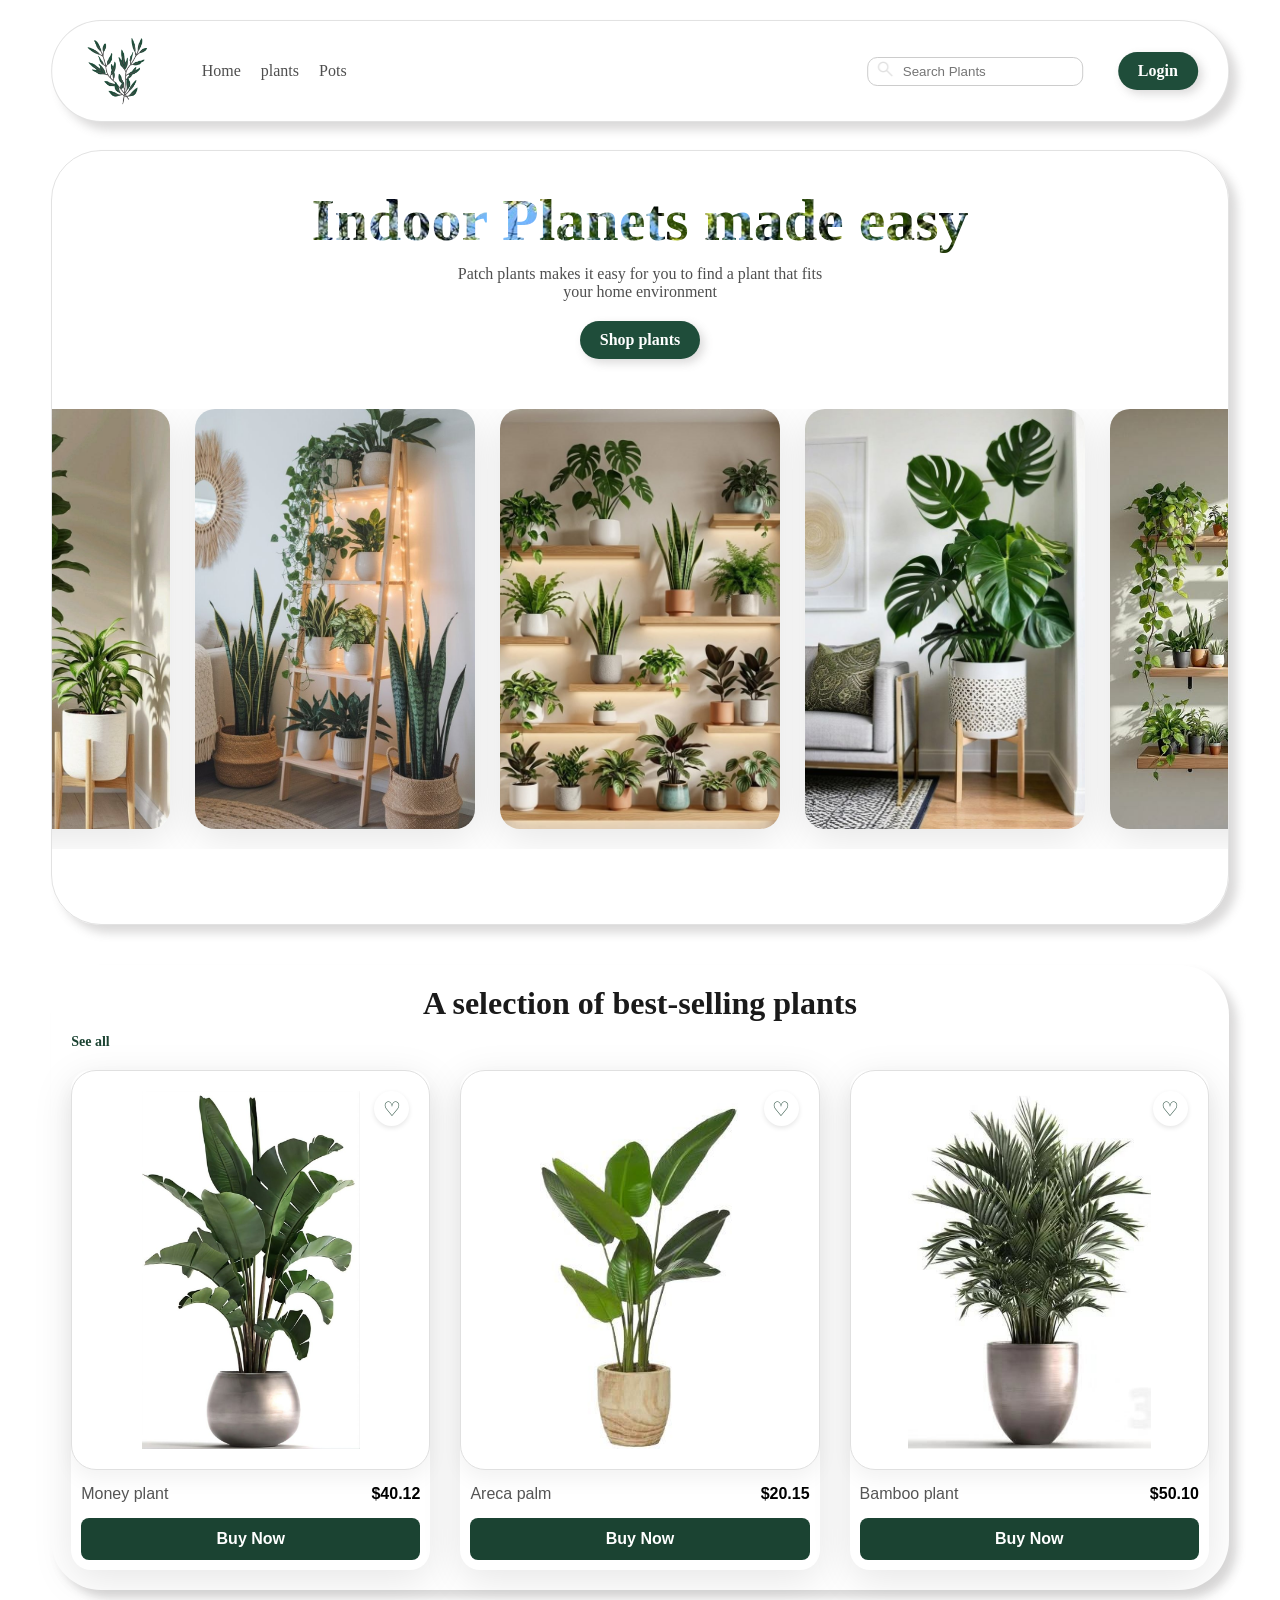
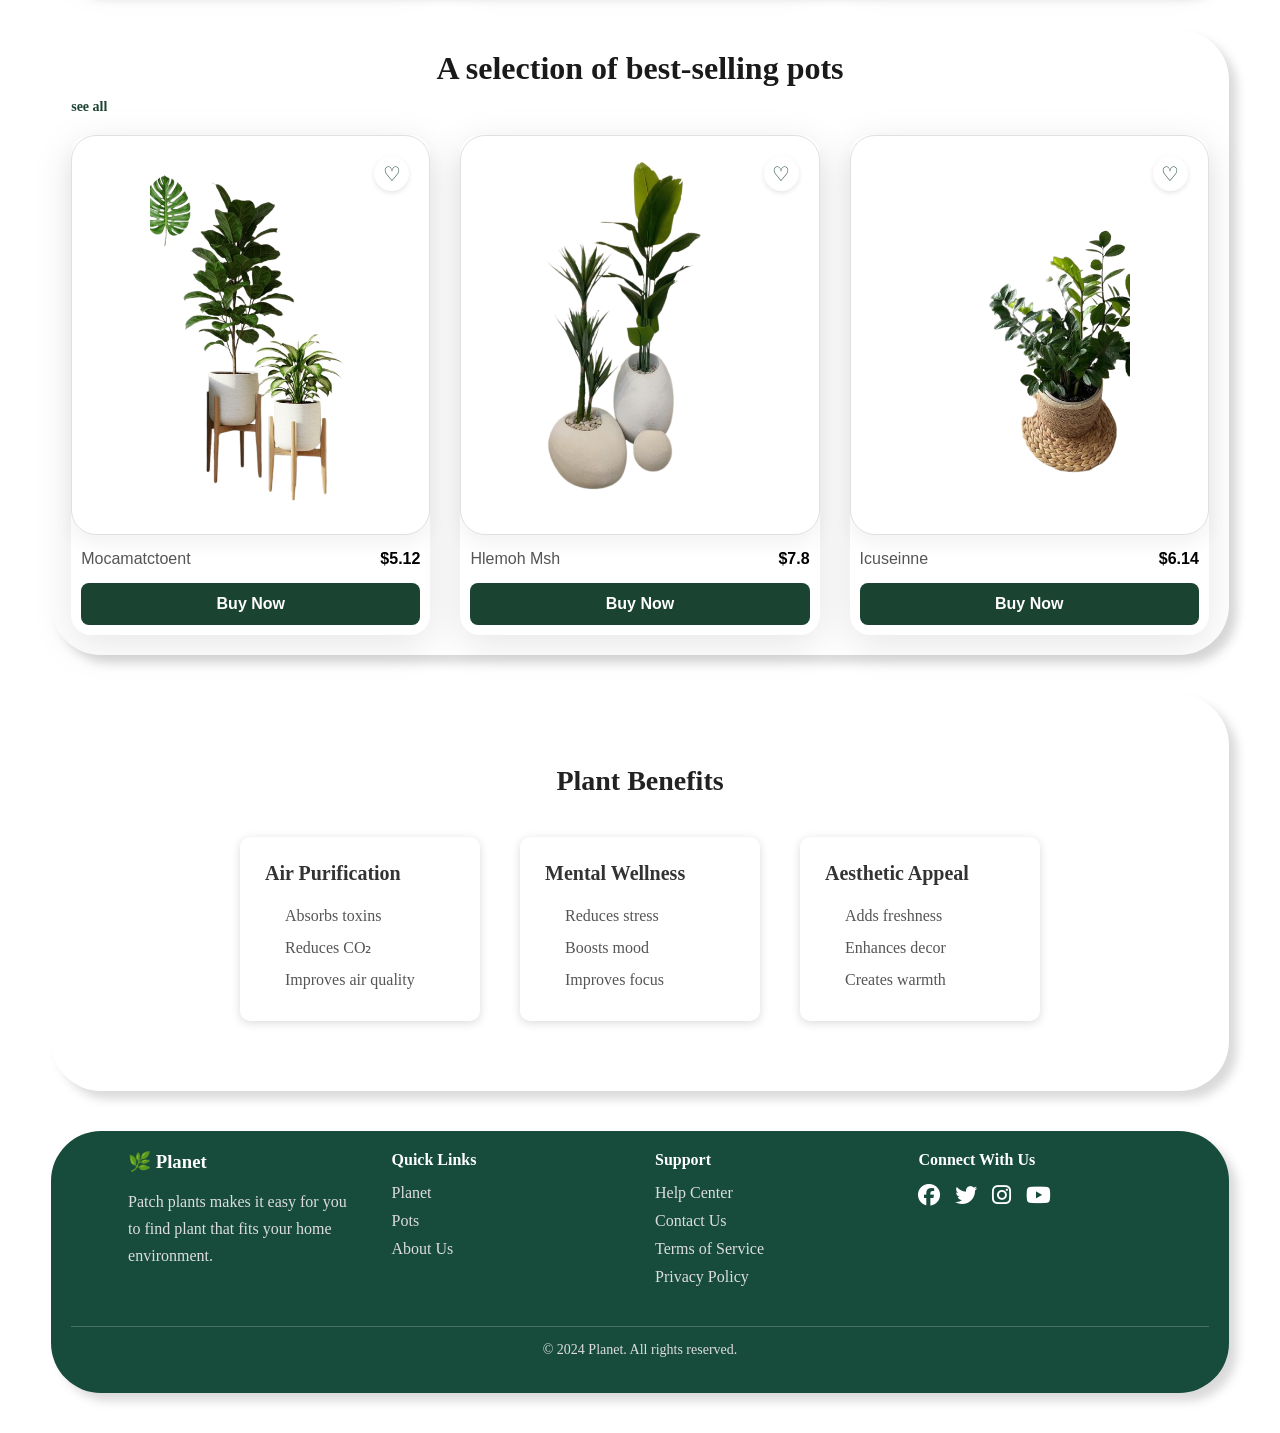
==== commit 6e89429e: "Handling the shop plants button" ====
--- a/index.html
+++ b/index.html
@@ -45,7 +45,7 @@
         <main class="text">
             <h1 class="h">Indoor Planets made easy</h1>
             <p class="p">Patch plants makes it easy for you to find a plant that fits <br>your home environment</p>
-            <a href="#" class="shop-btn">Shop plants</a>
+            <a href="Shop-plants.html" class="shop-btn">Shop plants</a>
         </main>
 
         <div class="gallery-container">
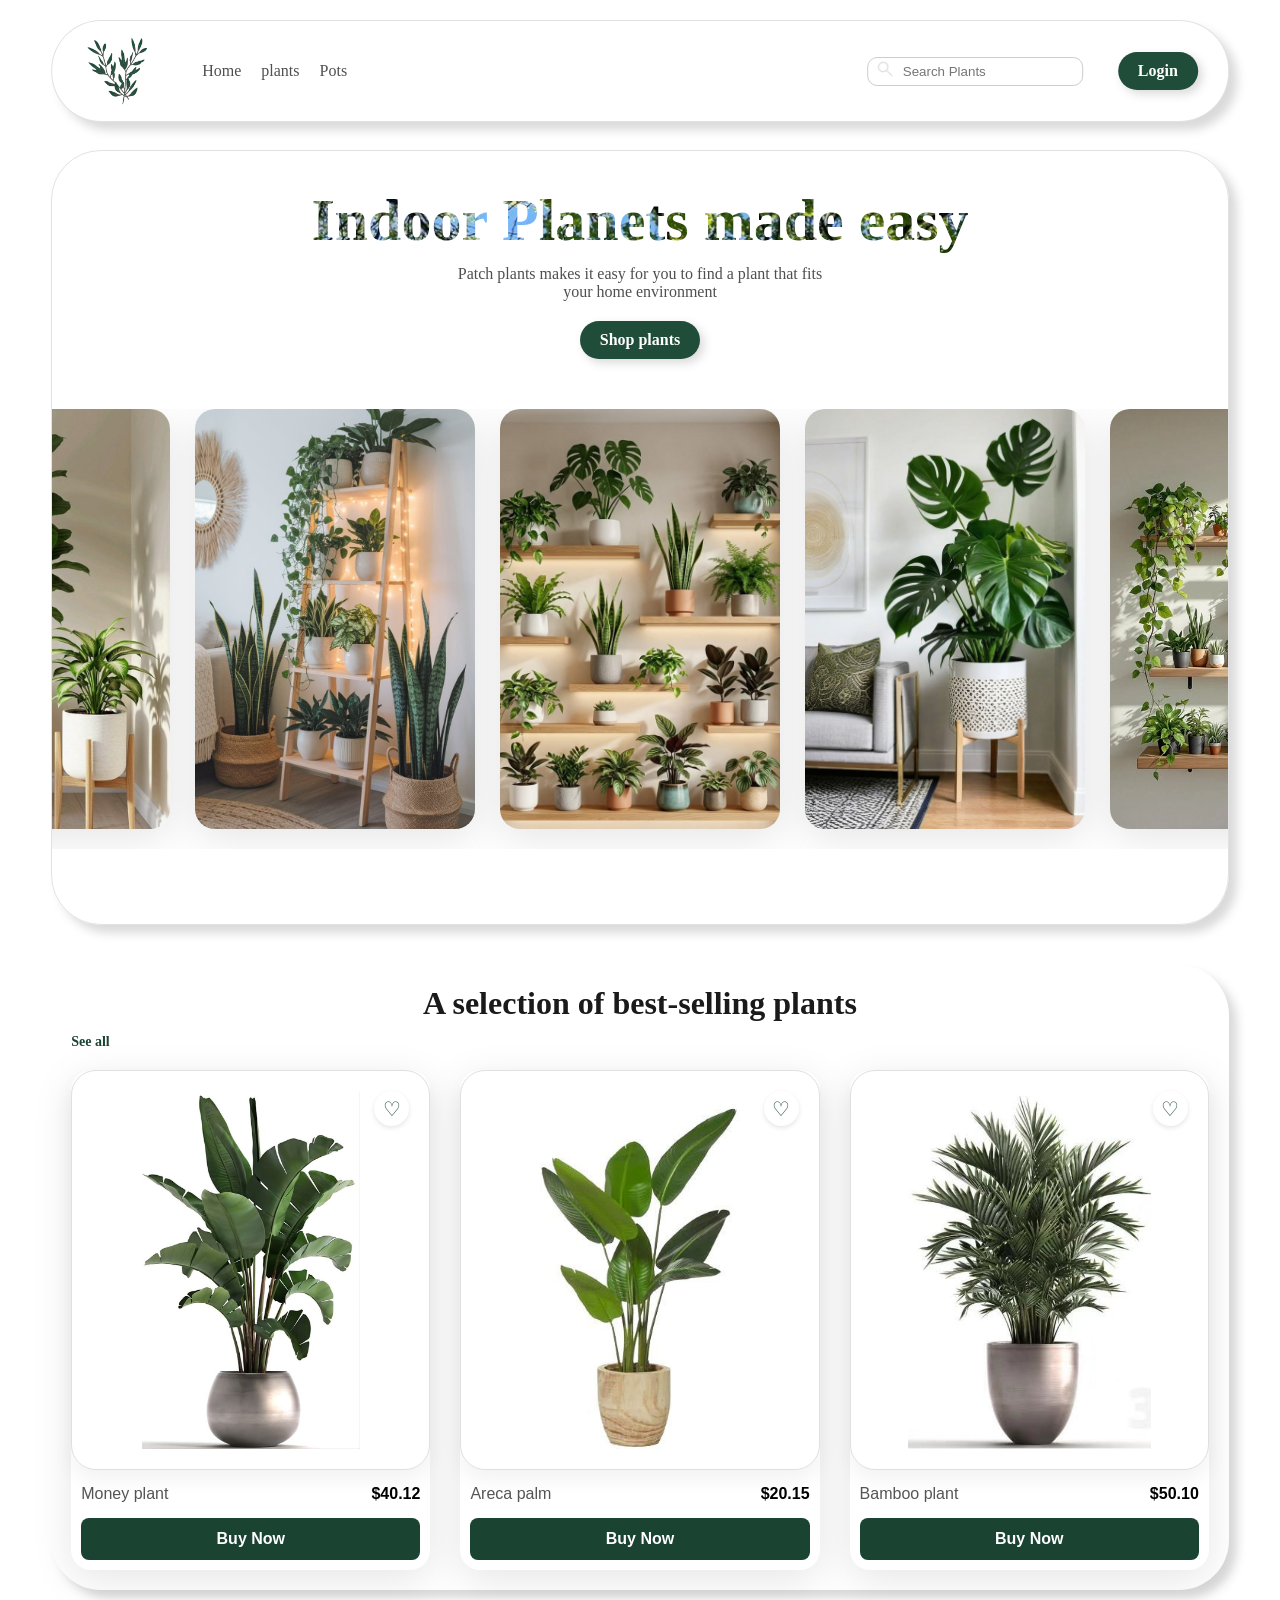
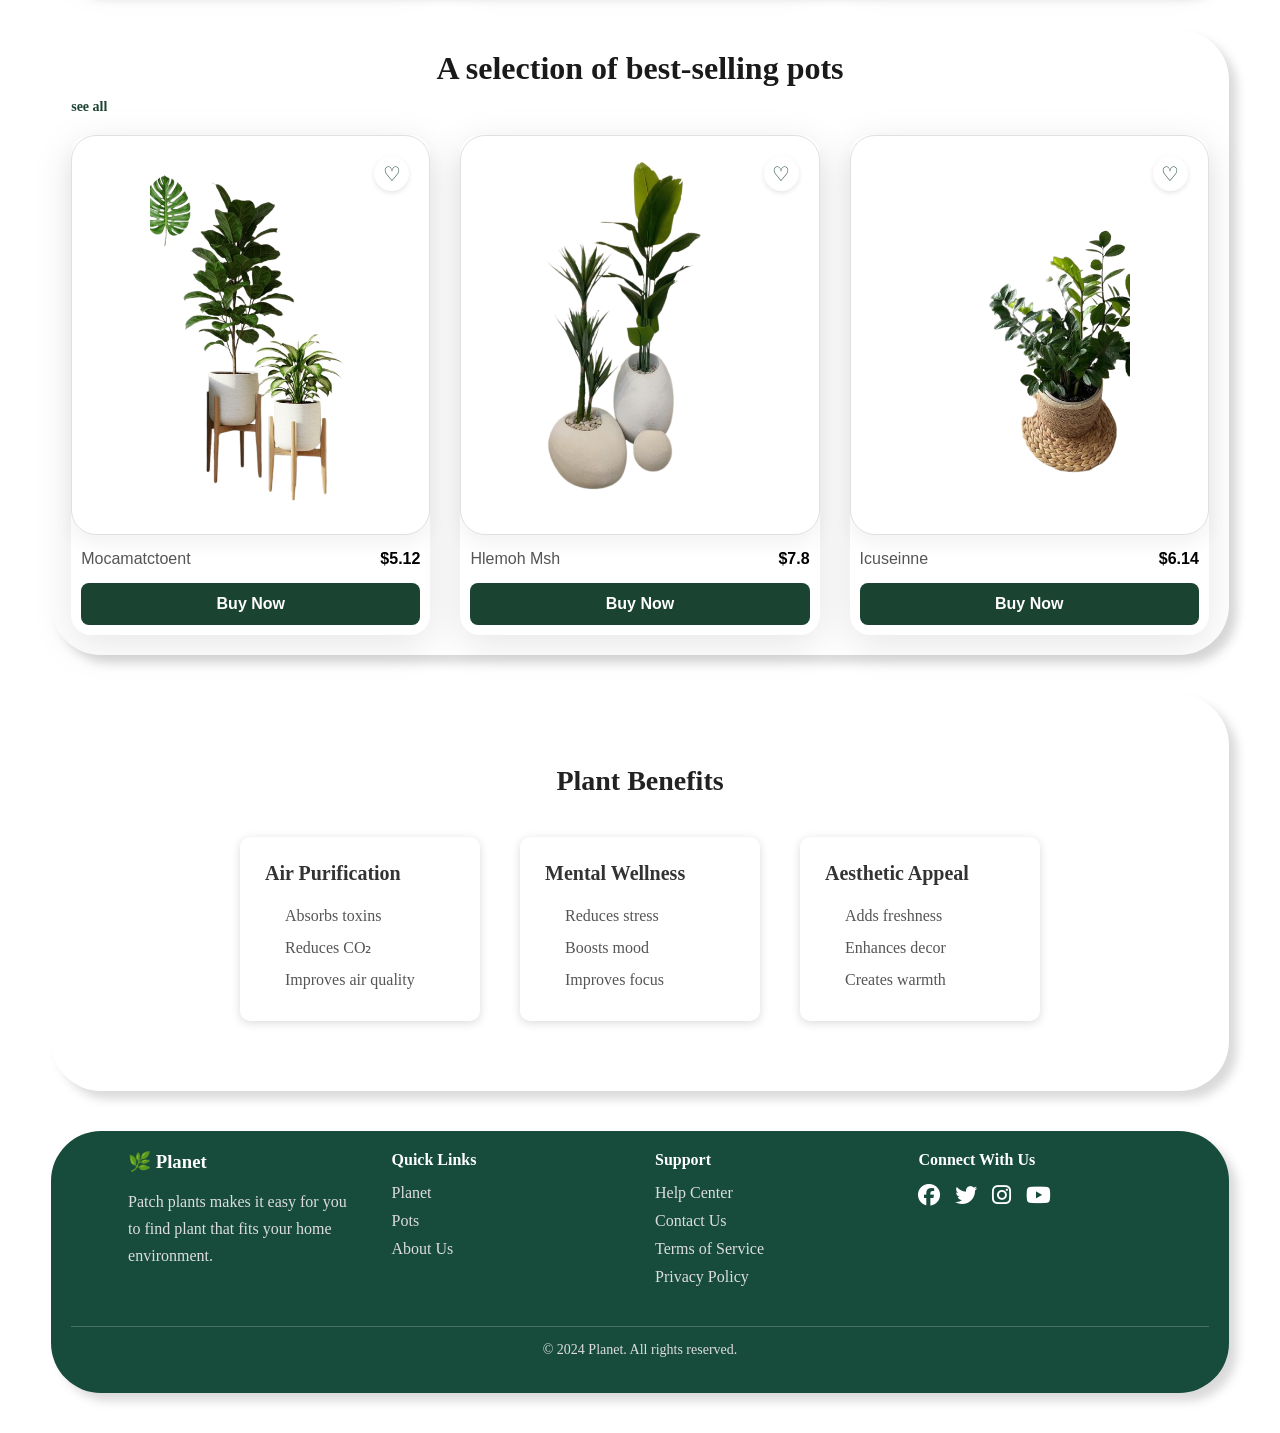
==== commit 72e716b0: "Styling navbar" ====
--- a/index.html
+++ b/index.html
@@ -260,7 +260,8 @@
 
     </footer>
 
-
+    <script src="JS/scroll.js"></script>
+    <script src="JS/heartReact.js"></script>
 </body>
 
 </html>
--- a/CSS/style.css
+++ b/CSS/style.css
@@ -25,6 +25,43 @@
     box-shadow: 8px 8px 10px rgba(105, 103, 103, 0.244);
     z-index: 1000;
     background-color: white;
+    transition: all 0.4s ease-in-out;
+}
+
+.header.scrolled {
+    background-color: #1f4d3ad4;
+    box-shadow: 0 4px 10px rgba(0, 0, 0, 0.1);
+    padding: 5px 0;
+    top: 0%;
+    margin-top: 0px;
+    width: 100%;
+    border-radius: 0%;
+}
+
+.header.scrolled .login-btn{
+    display: inline-block;
+    color: #1f4d3a;
+    background-color: white;
+    font-weight: bold;
+    border-radius: 20px;
+    padding: 10px 20px;
+    box-shadow: 4px 4px 10px rgba(105, 103, 103, 0.244);
+    transition: 0.3s;
+    cursor: pointer;
+    margin-right: 5px;
+}
+
+.header.scrolled .login-btn:hover{
+    background-color: whitesmoke;
+}
+.header.scrolled .links-list li a {
+    color: white;
+}
+
+.header.scrolled .logo {
+    width: 50px;
+    height: auto;
+    margin-right: 20px;
 }
 
 .nav-bar {
